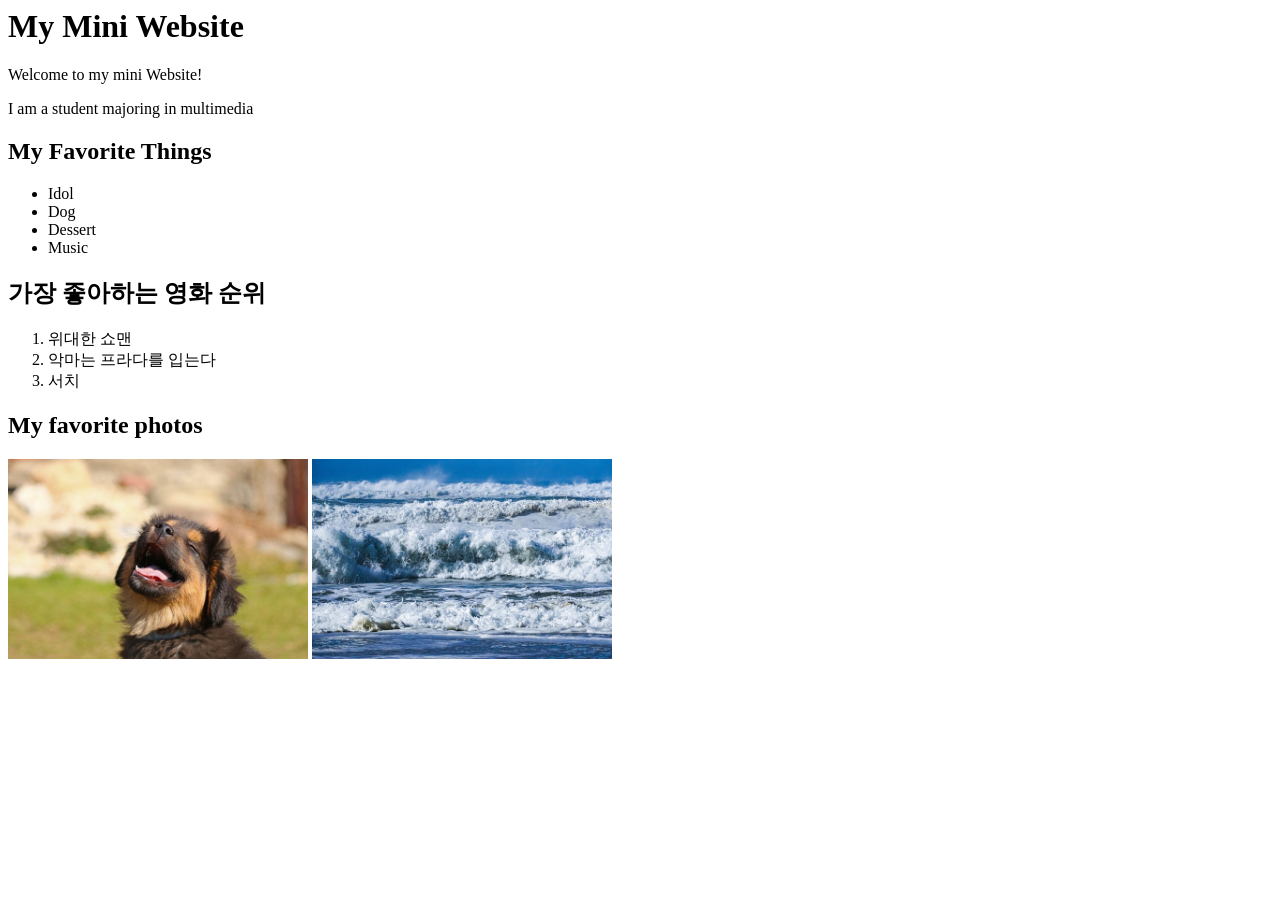
==== index.html @ 1478a5bd "my first web html test" ====
<html>
    <head>
<meta charset="utf-8">
<title>My Mini Website</title>
    </head>
    <body>
        <h1>My Mini Website</h1>
        <p>Welcome to my mini Website!</p>
        <p>I am a student majoring in multimedia</p>

        <h2>My Favorite Things</h2>
        <ul>
            <li>Idol</li>
            <li>Dog</li>
            <li>Dessert</li>
            <li>Music</li>
        </ul>

        <h2>가장 좋아하는 영화 순위</h2>
        <ol>
            <li>위대한 쇼맨</li>
            <li>악마는 프라다를 입는다</li>
            <li>서치</li>
        </ol>

        <h2>My favorite photos</h2>
        <img src="images/dog/dog.jpg" width = "300" alt = "dog photo">
        <img src="images/wave.jpg" width = "300">

    </body>
</html>
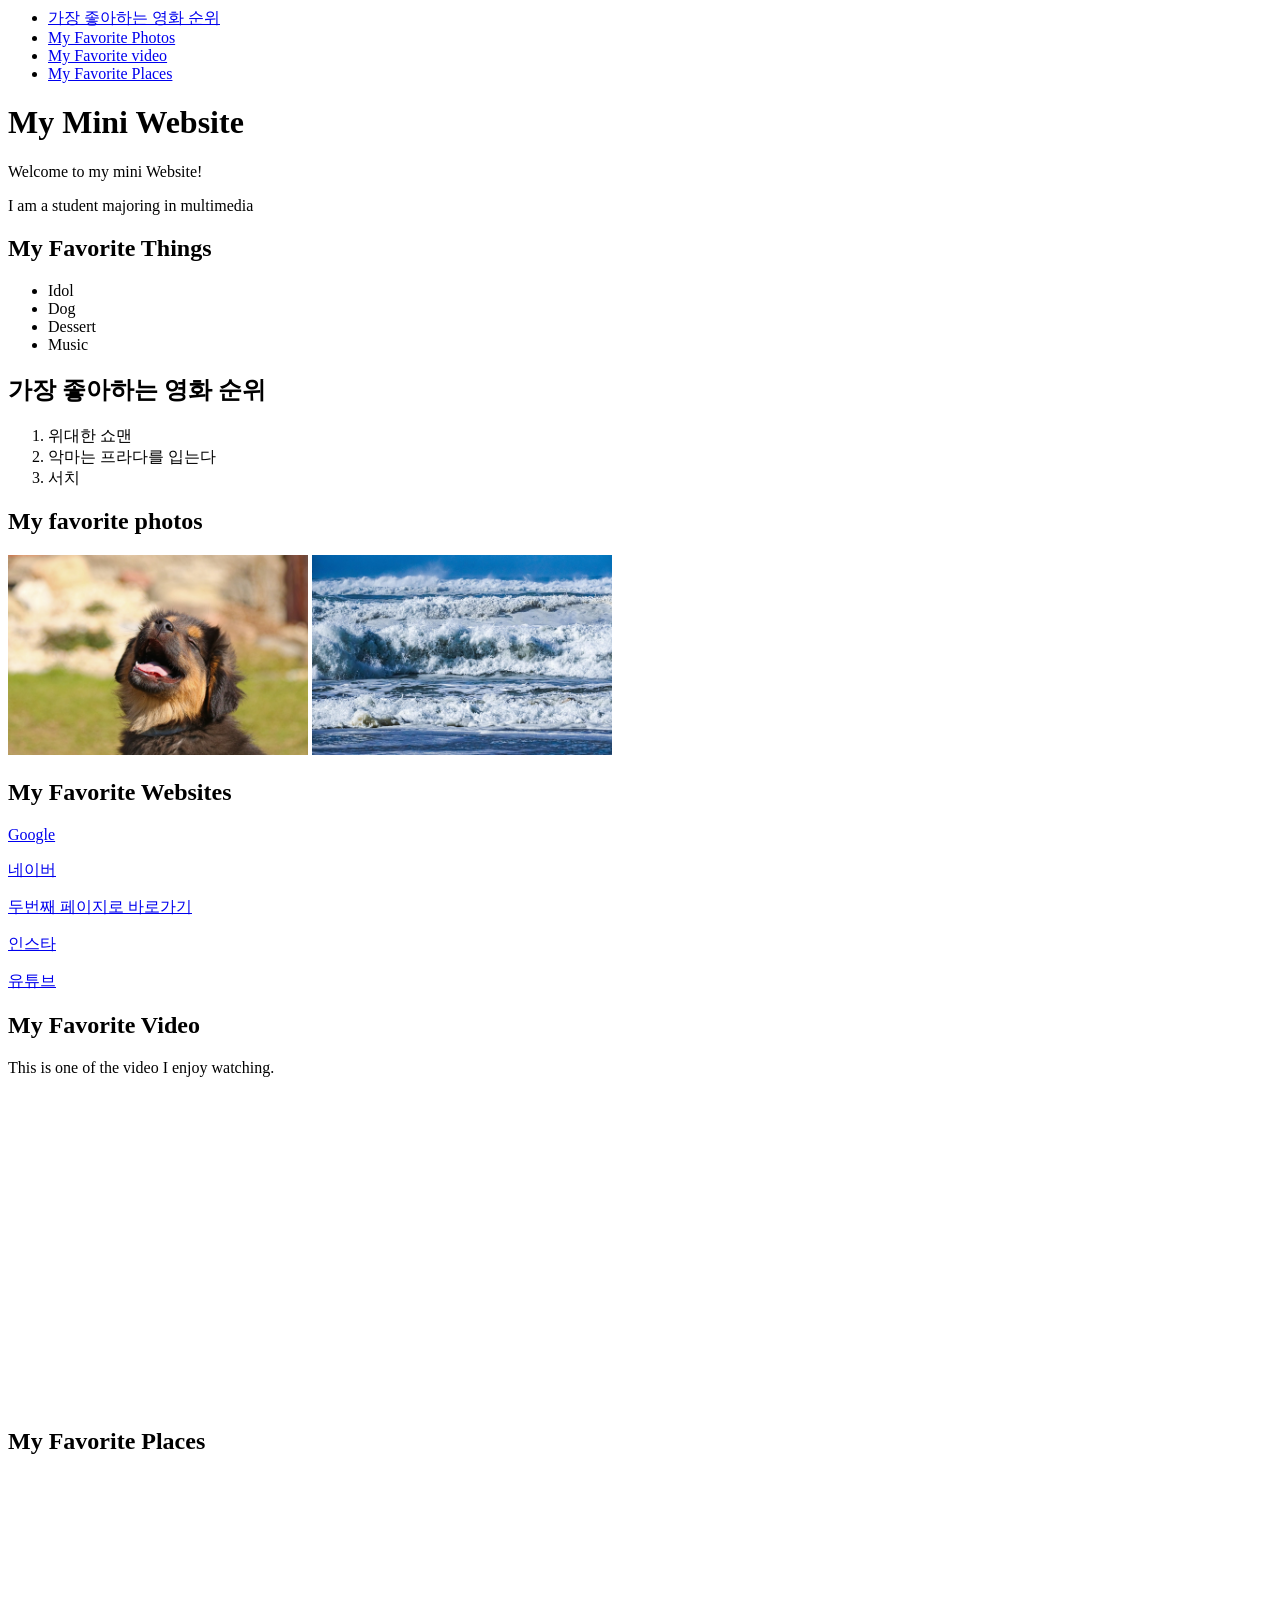
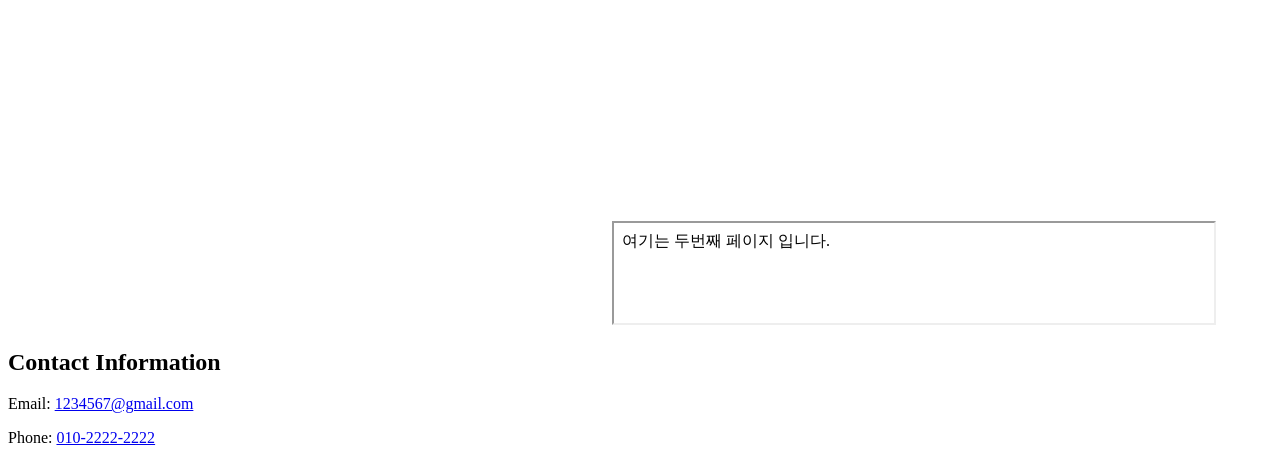
==== commit 8ef03b23: "Add files via upload" ====
--- a/index.html
+++ b/index.html
@@ -4,6 +4,17 @@
 <title>My Mini Website</title>
     </head>
     <body>
+
+
+        <ul>
+        <li><a href="#영화"> 가장 좋아하는 영화 순위 </a></li>
+        <li><a href="#강아지"> My Favorite Photos </a></li>
+        <li><a href="#웹사이트"> My Favorite video </a></li> 
+        <li><a href="#인제대"> My Favorite Places </a></li>
+        </ul>
+
+
+
         <h1>My Mini Website</h1>
         <p>Welcome to my mini Website!</p>
         <p>I am a student majoring in multimedia</p>
@@ -16,16 +27,45 @@
             <li>Music</li>
         </ul>
 
-        <h2>가장 좋아하는 영화 순위</h2>
+        <h2 id="영화">가장 좋아하는 영화 순위</h2>
         <ol>
             <li>위대한 쇼맨</li>
             <li>악마는 프라다를 입는다</li>
             <li>서치</li>
         </ol>
 
-        <h2>My favorite photos</h2>
+        <h2 id="강아지">My favorite photos</h2>
         <img src="images/dog/dog.jpg" width = "300" alt = "dog photo">
         <img src="images/wave.jpg" width = "300">
 
+        <h2>My Favorite Websites</h2>
+        <p><a href="https://www.google.com/"  target="_black">Google</a></p>
+        <a href="https://www.naver.com/" target="_black">네이버</a>
+        <P><a href="page2.html" target="_black"> 두번째 페이지로 바로가기</a></P>
+        <p><a href="https://www.instagram.com/" target="_black">인스타</a></p>
+        <p><a href="https://www.youtube.com/" target="_black">유튜브</a></p>
+
+
+
+        <h2 id="웹사이트">My Favorite Video</h2>
+        <p>This is one of the video I enjoy watching.</p>
+        <iframe width="560" height="315" src="https://www.youtube.com/embed/VcSvUiXVYIo?si=AyK3bwU4rAFjuUb7" title="YouTube video player" frameborder="0" allow="accelerometer; autoplay; clipboard-write; encrypted-media; gyroscope; picture-in-picture; web-share" referrerpolicy="strict-origin-when-cross-origin" allowfullscreen></iframe>
+
+
+        <h2 id="인제대">My Favorite Places</h2>
+        <iframe src="https://www.google.com/maps/embed?pb=!1m18!1m12!1m3!1d3258.235868344506!2d128.90117749999996!3d35.250387400000015!2m3!1f0!2f0!3f0!3m2!1i1024!2i768!4f13.1!3m3!1m2!1s0x3568b8acfc25b357%3A0xc3d01c491a811dee!2z7J247KCc64yA7ZWZ6rWQIOq5gO2VtOy6oO2NvOyKpA!5e0!3m2!1sko!2skr!4v1773921649066!5m2!1sko!2skr" width="600" height="450" style="border:0;" allowfullscreen="" loading="lazy" referrerpolicy="no-referrer-when-downgrade"></iframe>
+
+        <iframe src="page2.html" width="600" height="100"></iframe>
+        
+        <h2> Contact Information </h2>
+        <p>Email: <a href="mailto:1234567@gmail.com"> 1234567@gmail.com</a></p>
+        <p>Phone: <a href="tel:010-2222-2222">010-2222-2222</a></p>
+
+
+
+
+
+
+
     </body>
 </html>
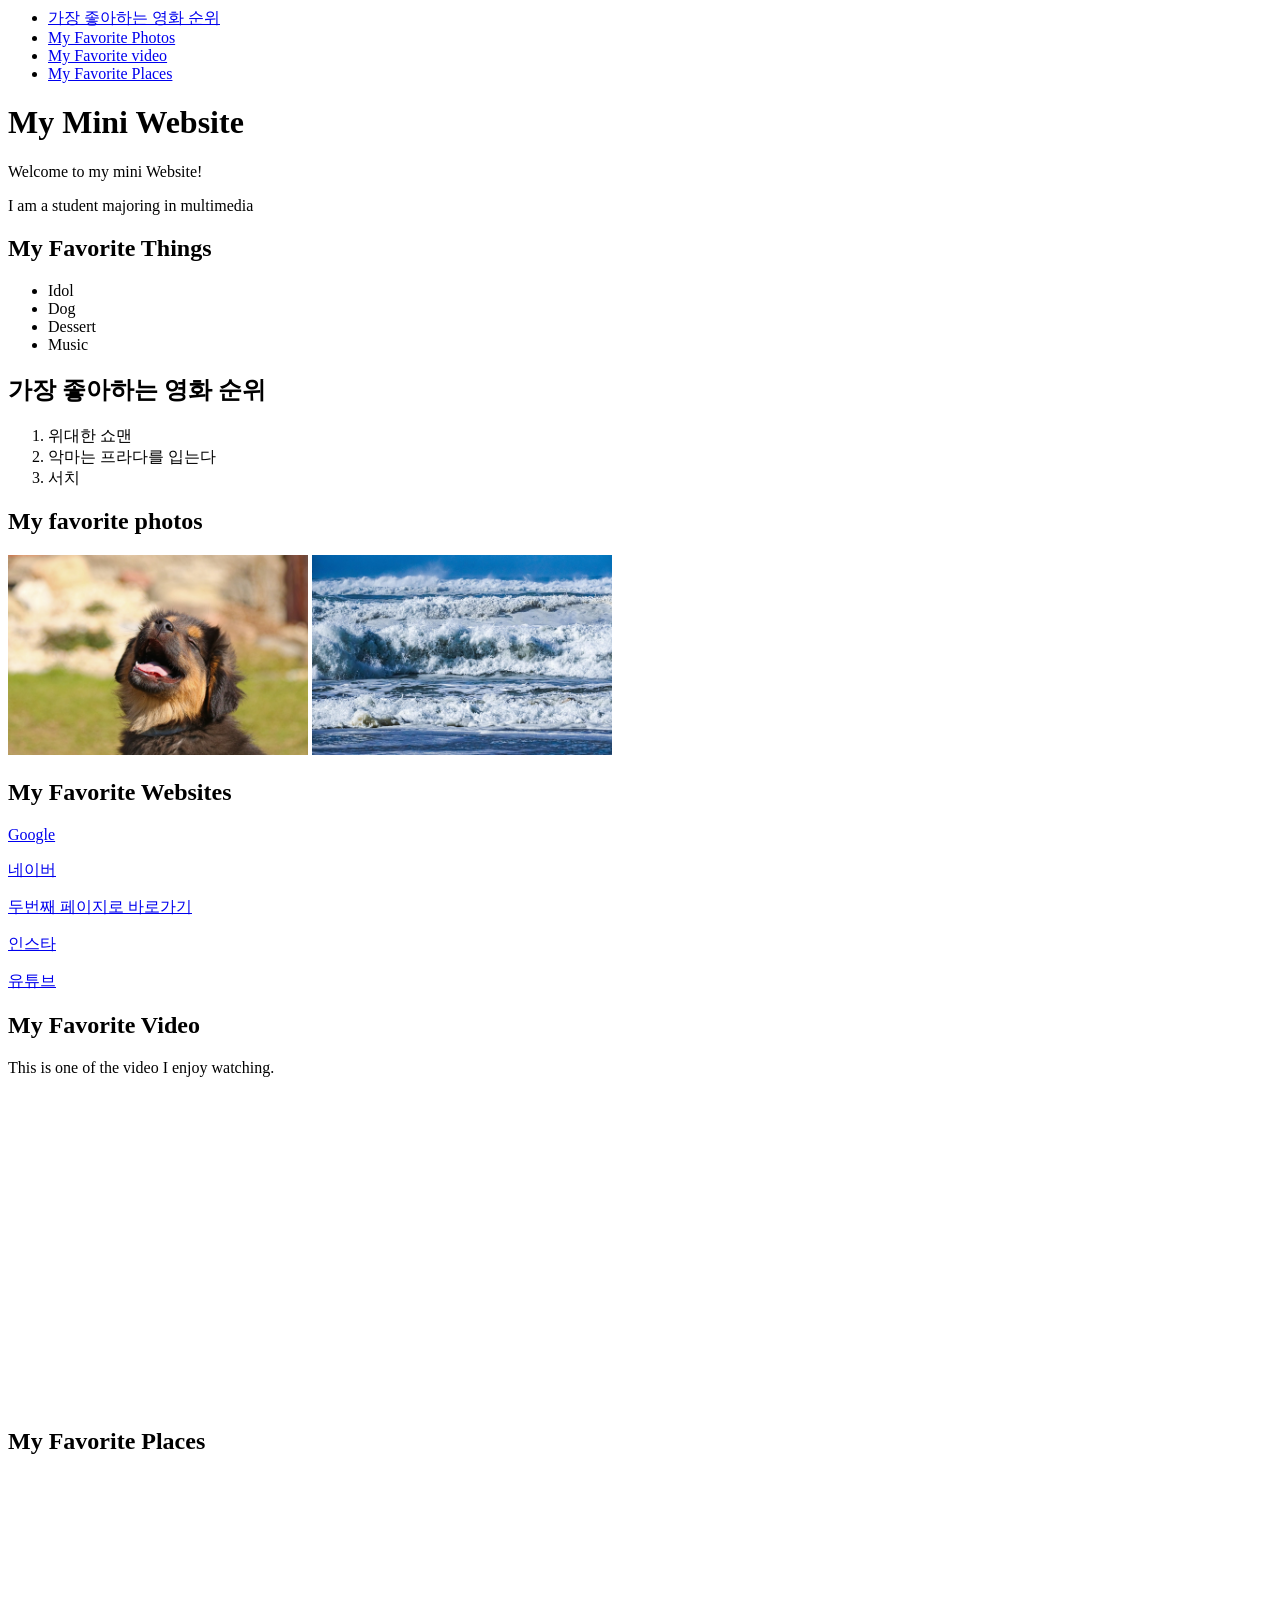
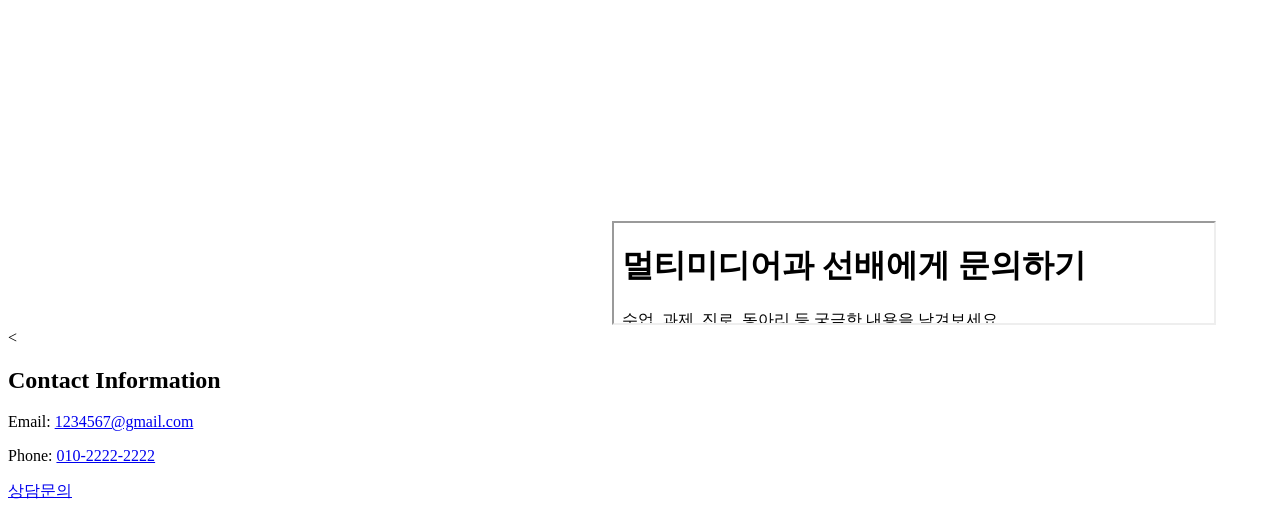
==== commit a7de2785: "Add files via upload" ====
--- a/index.html
+++ b/index.html
@@ -4,7 +4,7 @@
 <title>My Mini Website</title>
     </head>
     <body>
-
+        <nav>
 
         <ul>
         <li><a href="#영화"> 가장 좋아하는 영화 순위 </a></li>
@@ -13,12 +13,18 @@
         <li><a href="#인제대"> My Favorite Places </a></li>
         </ul>
 
+       </nav>
 
-
+        <header>
         <h1>My Mini Website</h1>
         <p>Welcome to my mini Website!</p>
         <p>I am a student majoring in multimedia</p>
 
+       </header>
+
+       <section>
+
+        <article>
         <h2>My Favorite Things</h2>
         <ul>
             <li>Idol</li>
@@ -26,46 +32,53 @@
             <li>Dessert</li>
             <li>Music</li>
         </ul>
+        </article>
 
+        <article>
         <h2 id="영화">가장 좋아하는 영화 순위</h2>
         <ol>
             <li>위대한 쇼맨</li>
             <li>악마는 프라다를 입는다</li>
             <li>서치</li>
         </ol>
+        </article>
 
+        <article>
         <h2 id="강아지">My favorite photos</h2>
         <img src="images/dog/dog.jpg" width = "300" alt = "dog photo">
         <img src="images/wave.jpg" width = "300">
+        </article>
 
+        <article>
         <h2>My Favorite Websites</h2>
         <p><a href="https://www.google.com/"  target="_black">Google</a></p>
         <a href="https://www.naver.com/" target="_black">네이버</a>
         <P><a href="page2.html" target="_black"> 두번째 페이지로 바로가기</a></P>
         <p><a href="https://www.instagram.com/" target="_black">인스타</a></p>
         <p><a href="https://www.youtube.com/" target="_black">유튜브</a></p>
+        </article>
 
-
-
+        <article>
         <h2 id="웹사이트">My Favorite Video</h2>
         <p>This is one of the video I enjoy watching.</p>
         <iframe width="560" height="315" src="https://www.youtube.com/embed/VcSvUiXVYIo?si=AyK3bwU4rAFjuUb7" title="YouTube video player" frameborder="0" allow="accelerometer; autoplay; clipboard-write; encrypted-media; gyroscope; picture-in-picture; web-share" referrerpolicy="strict-origin-when-cross-origin" allowfullscreen></iframe>
+        </article>
 
 
+        <article>
         <h2 id="인제대">My Favorite Places</h2>
         <iframe src="https://www.google.com/maps/embed?pb=!1m18!1m12!1m3!1d3258.235868344506!2d128.90117749999996!3d35.250387400000015!2m3!1f0!2f0!3f0!3m2!1i1024!2i768!4f13.1!3m3!1m2!1s0x3568b8acfc25b357%3A0xc3d01c491a811dee!2z7J247KCc64yA7ZWZ6rWQIOq5gO2VtOy6oO2NvOyKpA!5e0!3m2!1sko!2skr!4v1773921649066!5m2!1sko!2skr" width="600" height="450" style="border:0;" allowfullscreen="" loading="lazy" referrerpolicy="no-referrer-when-downgrade"></iframe>
 
         <iframe src="page2.html" width="600" height="100"></iframe>
-        
+        </article>
+
+       </section>
+       <
+
         <h2> Contact Information </h2>
         <p>Email: <a href="mailto:1234567@gmail.com"> 1234567@gmail.com</a></p>
         <p>Phone: <a href="tel:010-2222-2222">010-2222-2222</a></p>
-
-
-
-
-
-
-
+        <p><a href="page2.html" target="_blank">상담문의</a></p>
+    </footer>
     </body>
 </html>
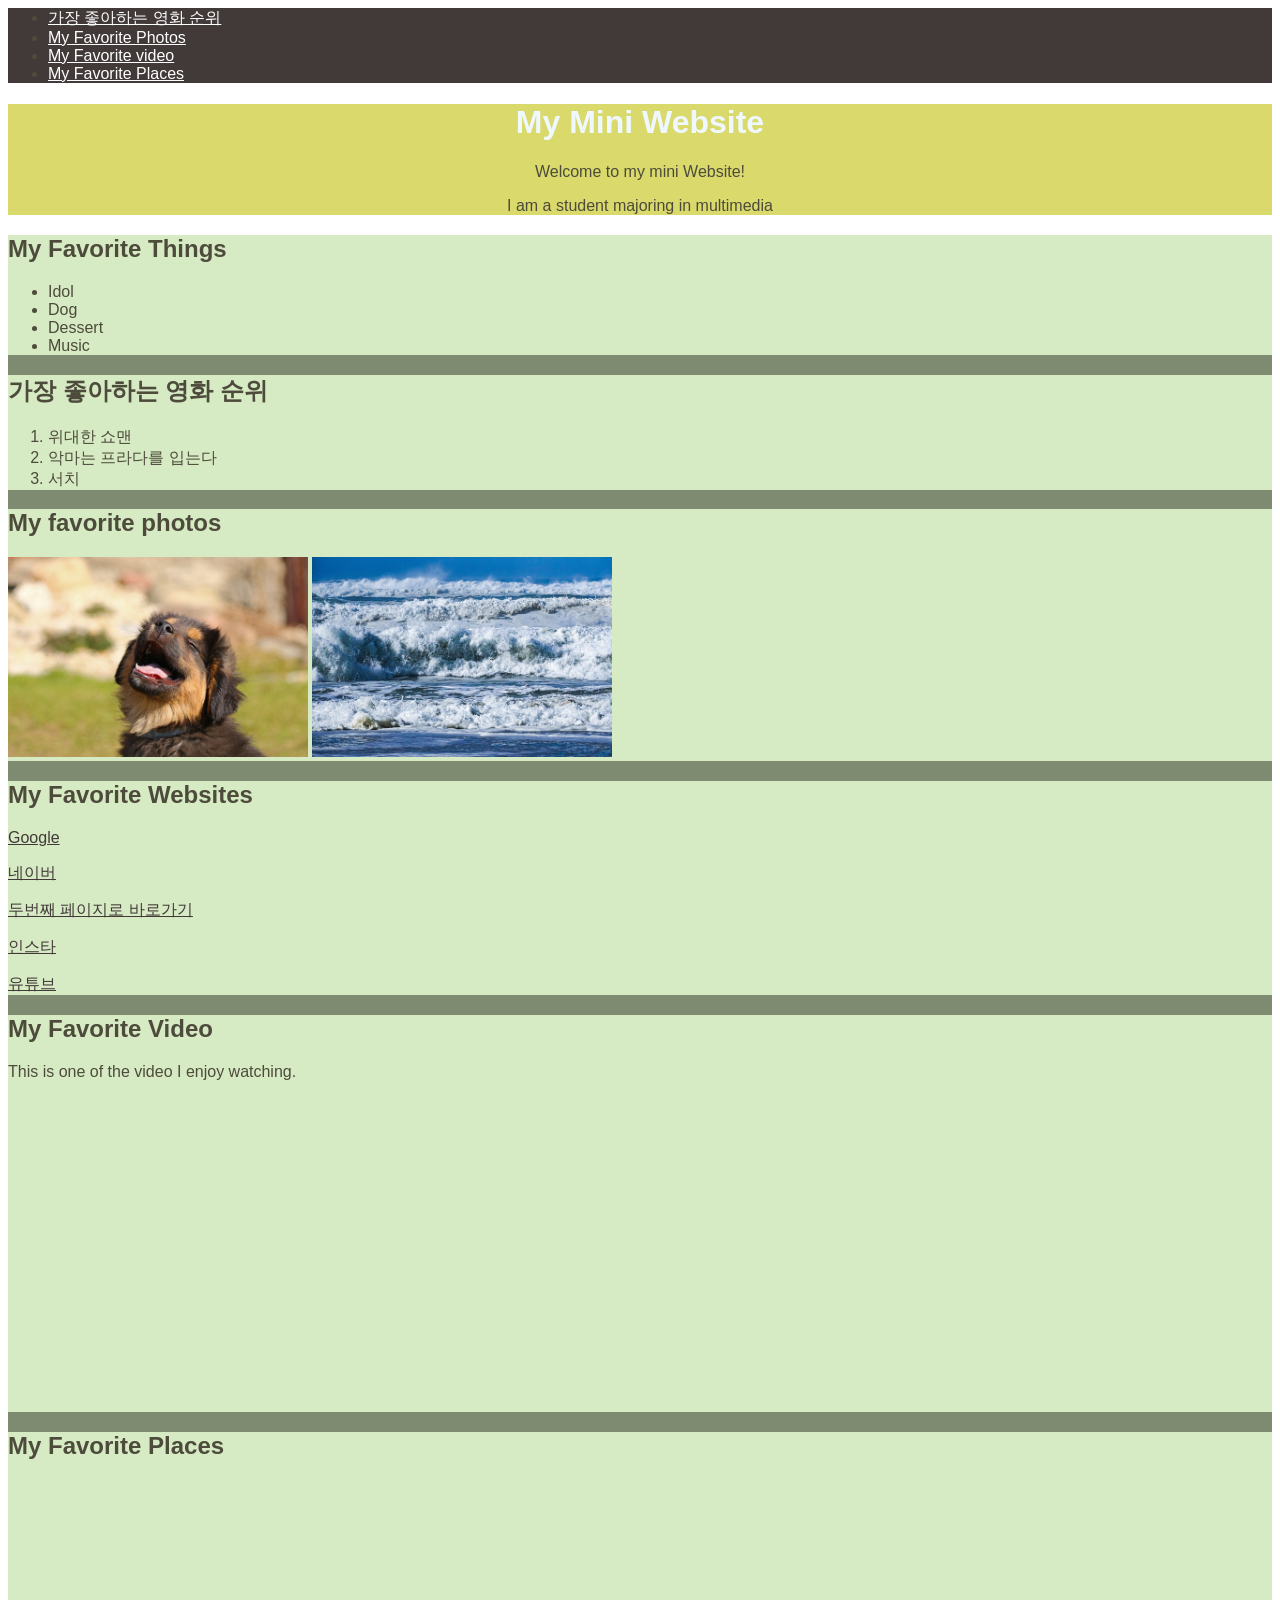
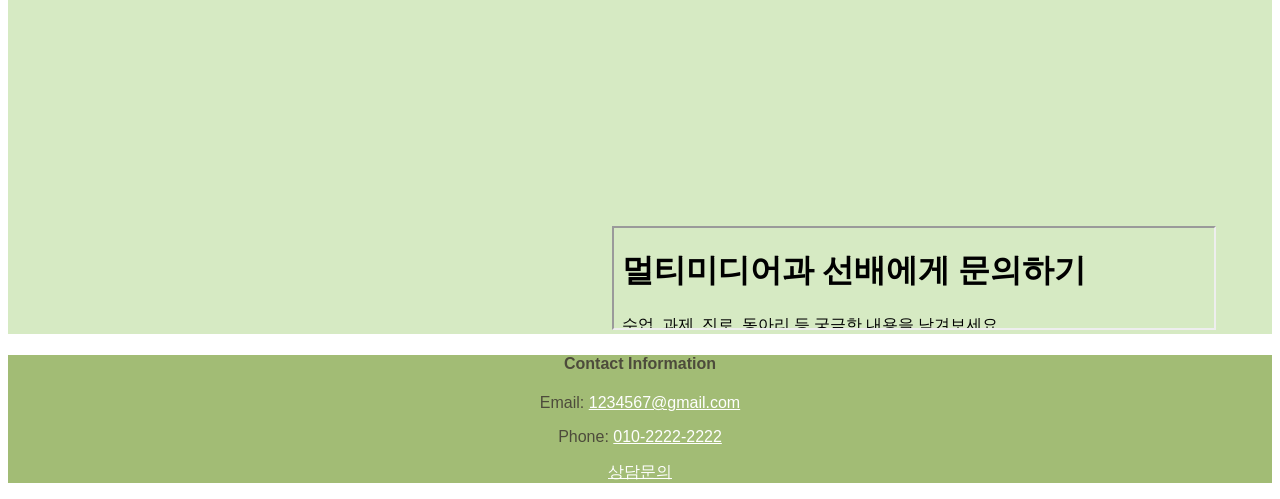
==== commit 6f58c152: "Add files via upload" ====
--- a/index.html
+++ b/index.html
@@ -2,6 +2,7 @@
     <head>
 <meta charset="utf-8">
 <title>My Mini Website</title>
+<link rel="stylesheet" href="STYLE.CSS">
     </head>
     <body>
         <nav>
@@ -51,11 +52,11 @@
 
         <article>
         <h2>My Favorite Websites</h2>
-        <p><a href="https://www.google.com/"  target="_black">Google</a></p>
-        <a href="https://www.naver.com/" target="_black">네이버</a>
-        <P><a href="page2.html" target="_black"> 두번째 페이지로 바로가기</a></P>
-        <p><a href="https://www.instagram.com/" target="_black">인스타</a></p>
-        <p><a href="https://www.youtube.com/" target="_black">유튜브</a></p>
+        <p><a href="https://www.google.com/"  target="_black" style = "color: #423939;">Google</a></p>
+        <a href="https://www.naver.com/" target="_black" style = "color: #423939;">네이버</a>
+        <P><a href="page2.html" target="_black" style = "color: #423939;"> 두번째 페이지로 바로가기</a></P>
+        <p><a href="https://www.instagram.com/" target="_black" style = "color: #423939;">인스타</a></p>
+        <p><a href="https://www.youtube.com/" target="_black" style = "color: #423939;">유튜브</a></p>
         </article>
 
         <article>
@@ -73,9 +74,8 @@
         </article>
 
        </section>
-       <
-
-        <h2> Contact Information </h2>
+       <footer>
+        <h4> Contact Information </h4>
         <p>Email: <a href="mailto:1234567@gmail.com"> 1234567@gmail.com</a></p>
         <p>Phone: <a href="tel:010-2222-2222">010-2222-2222</a></p>
         <p><a href="page2.html" target="_blank">상담문의</a></p>
--- a/STYLE.CSS
+++ b/STYLE.CSS
@@ -0,0 +1,32 @@
+  nav {
+    background-color: #423939;
+  }
+
+  header {
+    background-color: rgb(217, 217, 108); 
+    text-align: center;
+  }
+  section {background-color: rgb(126, 139, 113);
+
+  }
+
+  footer {background-color: rgb(162, 188, 117);
+  text-align: center;
+  }
+
+  article { background-color: rgb(214, 234, 195);
+
+  }
+
+  a {color: rgb(255, 255, 255);
+
+  }
+
+  h1 {color: aliceblue;
+
+  }
+
+  * {
+    font-family:'Segoe UI', Tahoma, Geneva, Verdana, sans-serif;
+    color: rgb(77, 75, 59);
+  }
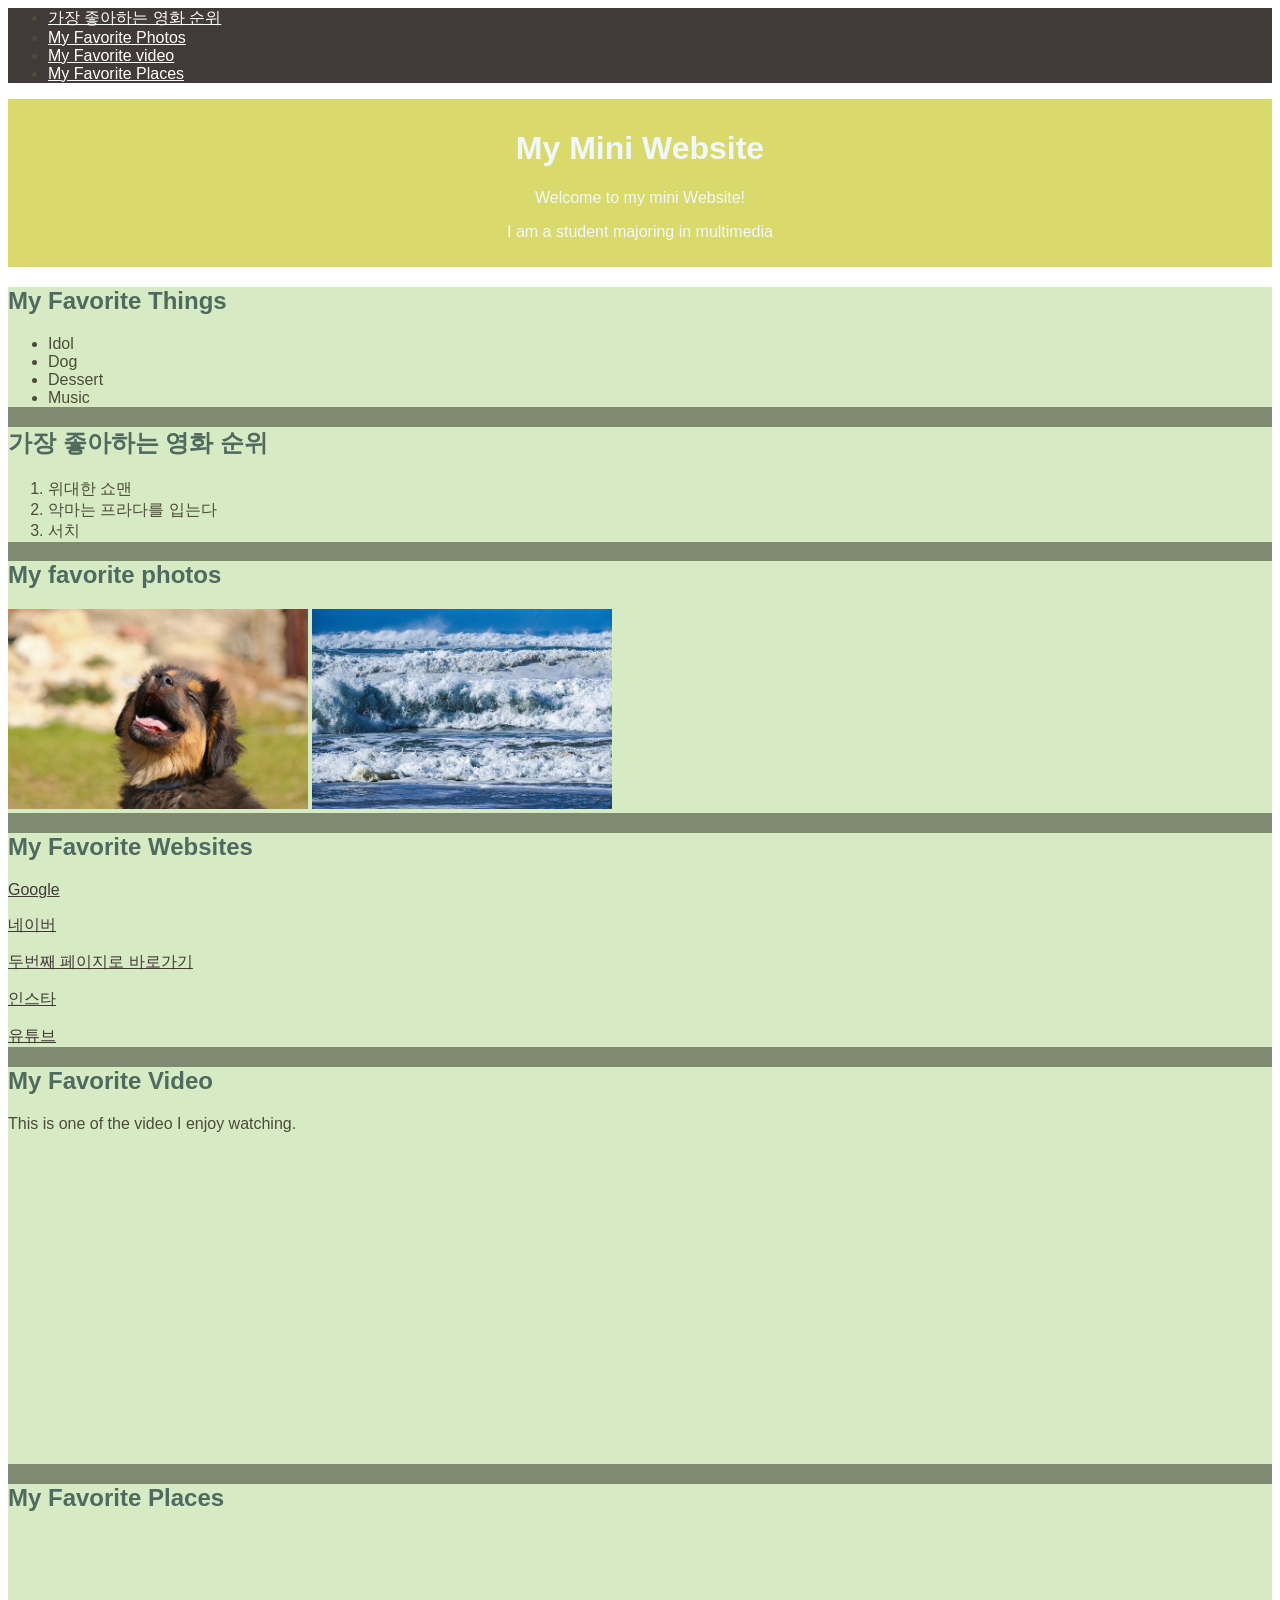
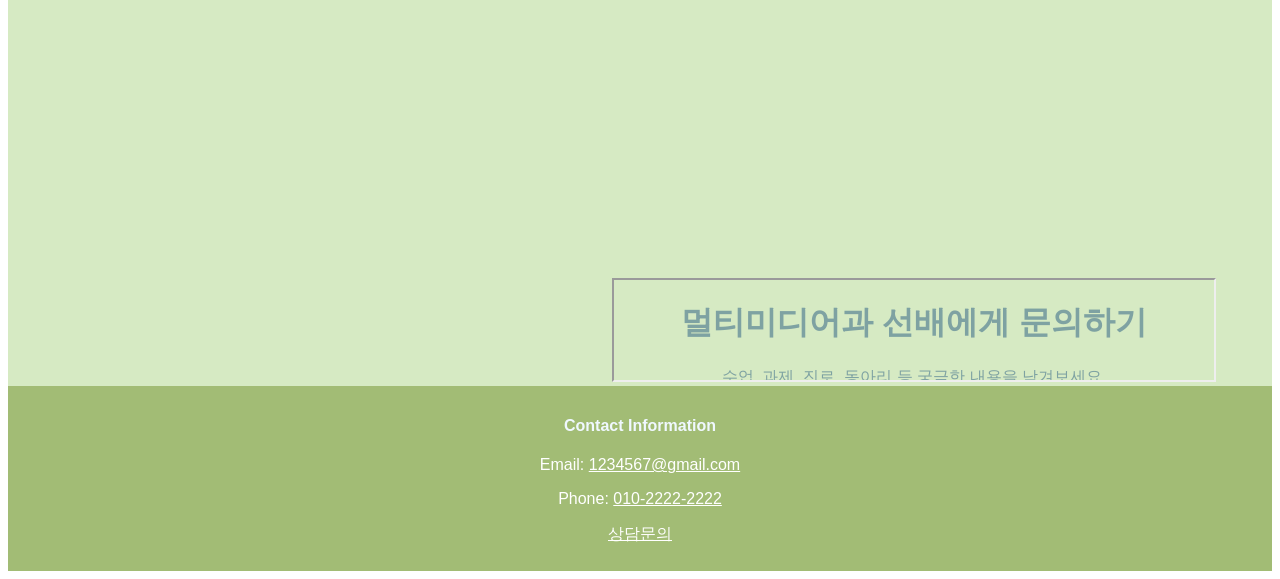
==== commit ee205be0: "Add files via upload" ====
--- a/index.html
+++ b/index.html
@@ -7,11 +7,12 @@
     <body>
         <nav>
 
+
         <ul>
-        <li><a href="#영화"> 가장 좋아하는 영화 순위 </a></li>
-        <li><a href="#강아지"> My Favorite Photos </a></li>
-        <li><a href="#웹사이트"> My Favorite video </a></li> 
-        <li><a href="#인제대"> My Favorite Places </a></li>
+          <li><a href="#영화"> 가장 좋아하는 영화 순위 </a></li>
+          <li><a href="#강아지"> My Favorite Photos </a></li>
+          <li><a href="#웹사이트"> My Favorite video </a></li> 
+          <li><a href="#인제대"> My Favorite Places </a></li>
         </ul>
 
        </nav>
@@ -76,9 +77,9 @@
        </section>
        <footer>
         <h4> Contact Information </h4>
-        <p>Email: <a href="mailto:1234567@gmail.com"> 1234567@gmail.com</a></p>
-        <p>Phone: <a href="tel:010-2222-2222">010-2222-2222</a></p>
-        <p><a href="page2.html" target="_blank">상담문의</a></p>
+        <p class="foot-p">Email: <a href="mailto:1234567@gmail.com"> 1234567@gmail.com</a></p>
+        <p class="foot-p">Phone: <a href="tel:010-2222-2222">010-2222-2222</a></p>
+        <p class="foot-p"><a href="page2.html" target="_blank">상담문의</a></p>
     </footer>
     </body>
 </html>
--- a/STYLE.CSS
+++ b/STYLE.CSS
@@ -5,6 +5,7 @@
   header {
     background-color: rgb(217, 217, 108); 
     text-align: center;
+    padding: 10px;
   }
   section {background-color: rgb(126, 139, 113);
 
@@ -12,6 +13,7 @@
 
   footer {background-color: rgb(162, 188, 117);
   text-align: center;
+  padding: 10px;
   }
 
   article { background-color: rgb(214, 234, 195);
@@ -25,6 +27,22 @@
   h1 {color: aliceblue;
 
   }
+  
+  h2 {
+    color:rgb(80, 106, 95);
+  }
+  h4 {
+    color: aliceblue;
+  }
+
+  .foot-p {
+
+    color: rgb(255, 255, 255);
+  }
+
+  header > p {
+    color: aliceblue;
+  }
 
   * {
     font-family:'Segoe UI', Tahoma, Geneva, Verdana, sans-serif;
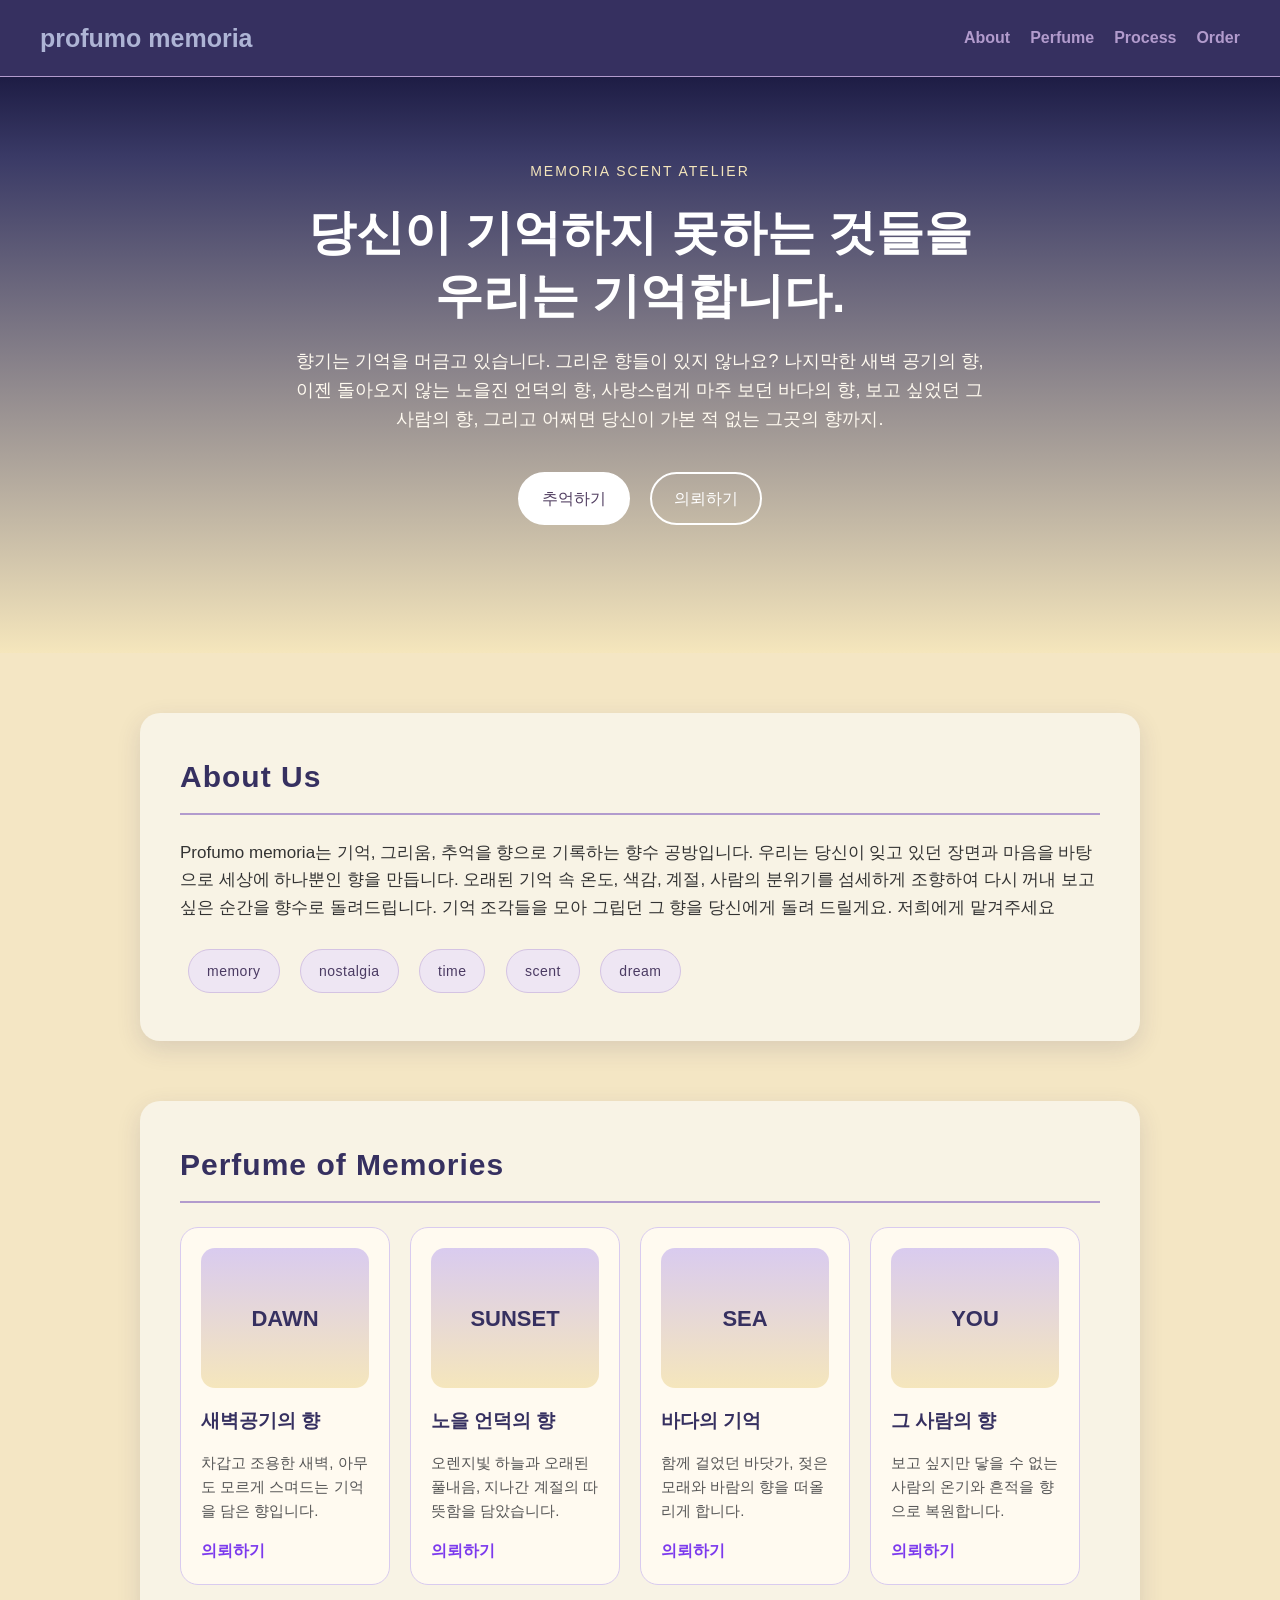
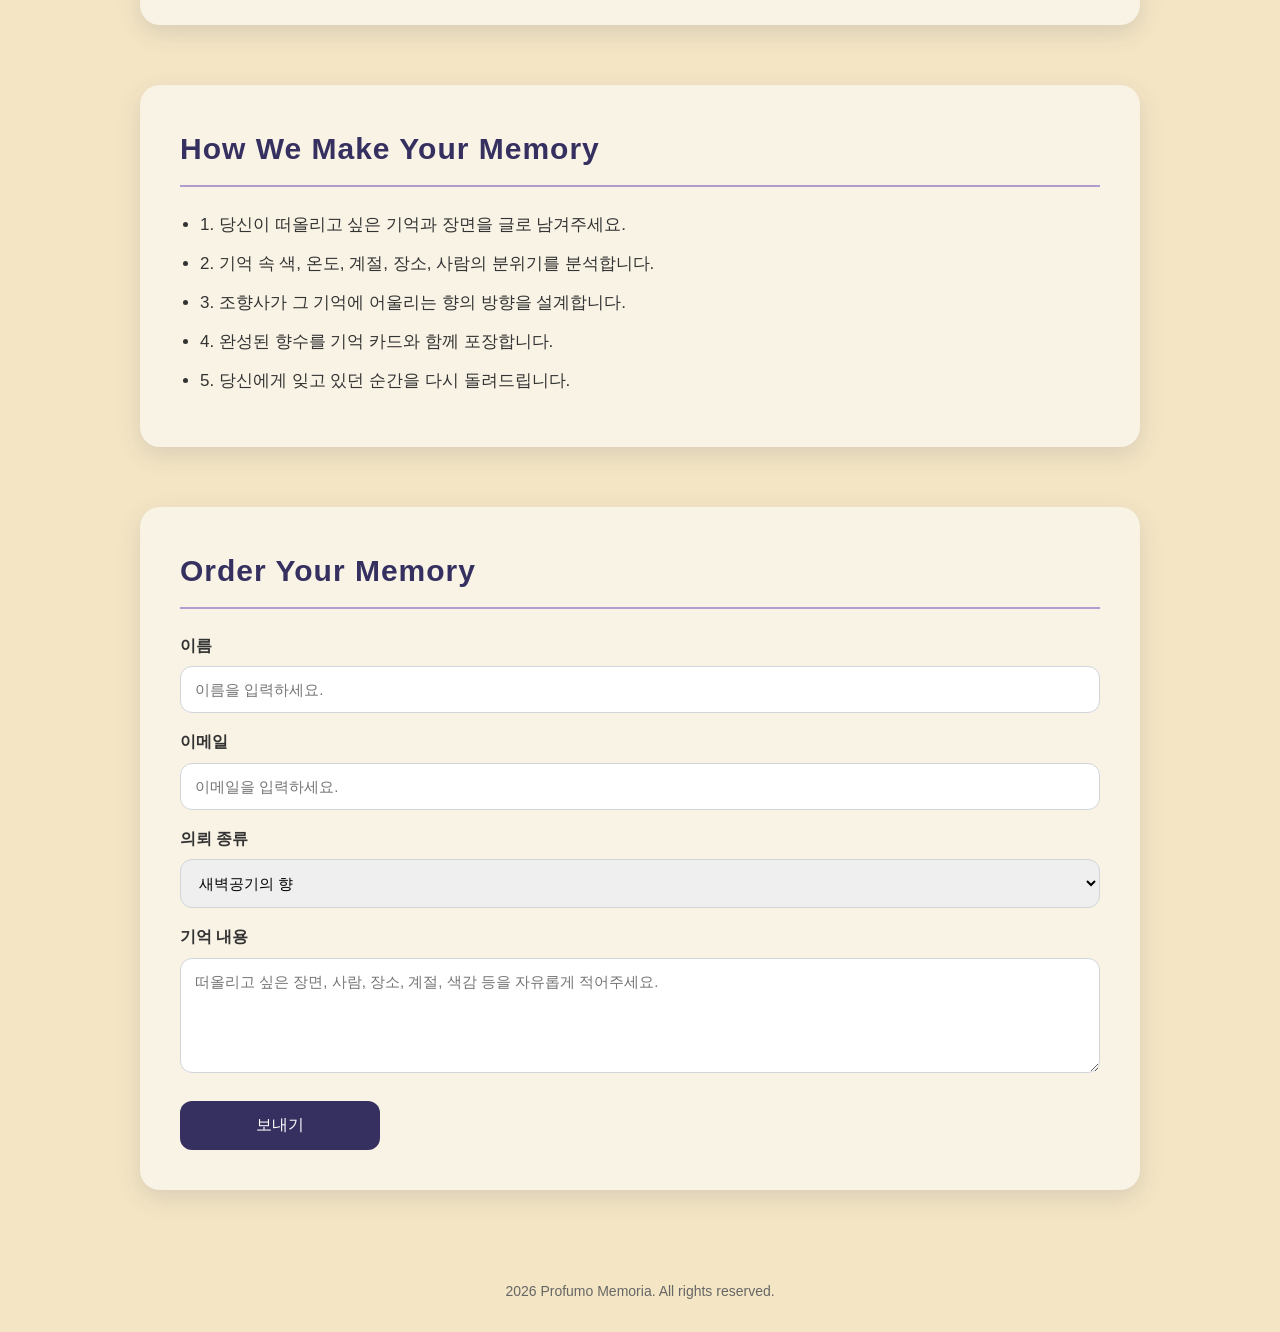
==== commit 96a06475: "Add files via upload" ====
--- a/index.html
+++ b/index.html
@@ -1,85 +1,155 @@
-<html>
-    <head>
-<meta charset="utf-8">
-<title>My Mini Website</title>
-<link rel="stylesheet" href="STYLE.CSS">
-    </head>
-    <body>
-        <nav>
+<!DOCTYPE html>
+<html lang="ko">
+<head>
+  <meta charset="UTF-8">
+  <meta name="viewport" content="width=device-width, initial-scale=1.0">
+  <title>profumo memoria</title>
+  <link rel="stylesheet" href="style.css">
+</head>
 
+<body>
 
-        <ul>
-          <li><a href="#영화"> 가장 좋아하는 영화 순위 </a></li>
-          <li><a href="#강아지"> My Favorite Photos </a></li>
-          <li><a href="#웹사이트"> My Favorite video </a></li> 
-          <li><a href="#인제대"> My Favorite Places </a></li>
-        </ul>
+  <nav>
+    <div class="logo">profumo memoria</div>
 
-       </nav>
+    <ul>
+      <li><a href="#about">About</a></li>
+      <li><a href="#products">Perfume</a></li>
+      <li><a href="#process">Process</a></li>
+      <li><a href="#contact">Order</a></li>
+    </ul>
+  </nav>
 
-        <header>
-        <h1>My Mini Website</h1>
-        <p>Welcome to my mini Website!</p>
-        <p>I am a student majoring in multimedia</p>
+  <header class="hero">
+    <div class="hero-text">
+      <p class="small-title">MEMORIA SCENT ATELIER</p>
 
-       </header>
+      <h1>당신이 기억하지 못하는 것들을 <br> 우리는 기억합니다.</h1>
 
-       <section>
+      <p class="hero-description">
+        향기는 기억을 머금고 있습니다. 그리운 향들이 있지 않나요?
+        나지막한 새벽 공기의 향, 이젠 돌아오지 않는 노을진 언덕의 향,
+        사랑스럽게 마주 보던 바다의 향, 보고 싶었던 그 사람의 향,
+        그리고 어쩌면 당신이 가본 적 없는 그곳의 향까지.
+      </p>
 
-        <article>
-        <h2>My Favorite Things</h2>
-        <ul>
-            <li>Idol</li>
-            <li>Dog</li>
-            <li>Dessert</li>
-            <li>Music</li>
-        </ul>
-        </article>
+      <div class="hero-buttons">
+        <a href="#products" class="btn first">추억하기</a>
+        <a href="#contact" class="btn second">의뢰하기</a>
+      </div>
+    </div>
+  </header>
 
-        <article>
-        <h2 id="영화">가장 좋아하는 영화 순위</h2>
-        <ol>
-            <li>위대한 쇼맨</li>
-            <li>악마는 프라다를 입는다</li>
-            <li>서치</li>
-        </ol>
-        </article>
+  <section id="about">
+    <h2>About Us</h2>
 
-        <article>
-        <h2 id="강아지">My favorite photos</h2>
-        <img src="images/dog/dog.jpg" width = "300" alt = "dog photo">
-        <img src="images/wave.jpg" width = "300">
-        </article>
+    <p>
+      Profumo memoria는 기억, 그리움, 추억을 향으로 기록하는 향수 공방입니다.
+      우리는 당신이 잊고 있던 장면과 마음을 바탕으로 세상에 하나뿐인 향을 만듭니다.
+      오래된 기억 속 온도, 색감, 계절, 사람의 분위기를 섬세하게 조향하여
+      다시 꺼내 보고 싶은 순간을 향수로 돌려드립니다. 기억 조각들을 모아 그립던 그 향을 당신에게 돌려 드릴게요. 저희에게 맡겨주세요
+    </p>
 
-        <article>
-        <h2>My Favorite Websites</h2>
-        <p><a href="https://www.google.com/"  target="_black" style = "color: #423939;">Google</a></p>
-        <a href="https://www.naver.com/" target="_black" style = "color: #423939;">네이버</a>
-        <P><a href="page2.html" target="_black" style = "color: #423939;"> 두번째 페이지로 바로가기</a></P>
-        <p><a href="https://www.instagram.com/" target="_black" style = "color: #423939;">인스타</a></p>
-        <p><a href="https://www.youtube.com/" target="_black" style = "color: #423939;">유튜브</a></p>
-        </article>
+    <div class="skills">
+      <span>memory</span>
+      <span>nostalgia</span>
+      <span>time</span>
+      <span>scent</span>
+      <span>dream</span>
+    </div>
+  </section>
 
-        <article>
-        <h2 id="웹사이트">My Favorite Video</h2>
-        <p>This is one of the video I enjoy watching.</p>
-        <iframe width="560" height="315" src="https://www.youtube.com/embed/VcSvUiXVYIo?si=AyK3bwU4rAFjuUb7" title="YouTube video player" frameborder="0" allow="accelerometer; autoplay; clipboard-write; encrypted-media; gyroscope; picture-in-picture; web-share" referrerpolicy="strict-origin-when-cross-origin" allowfullscreen></iframe>
-        </article>
+  <section id="products">
+    <h2>Perfume of Memories</h2>
 
+    <div class="portfolio-grid">
 
-        <article>
-        <h2 id="인제대">My Favorite Places</h2>
-        <iframe src="https://www.google.com/maps/embed?pb=!1m18!1m12!1m3!1d3258.235868344506!2d128.90117749999996!3d35.250387400000015!2m3!1f0!2f0!3f0!3m2!1i1024!2i768!4f13.1!3m3!1m2!1s0x3568b8acfc25b357%3A0xc3d01c491a811dee!2z7J247KCc64yA7ZWZ6rWQIOq5gO2VtOy6oO2NvOyKpA!5e0!3m2!1sko!2skr!4v1773921649066!5m2!1sko!2skr" width="600" height="450" style="border:0;" allowfullscreen="" loading="lazy" referrerpolicy="no-referrer-when-downgrade"></iframe>
+      <div class="card">
+        <div class="card-image">DAWN</div>
+        <h3>새벽공기의 향</h3>
+        <p>
+          차갑고 조용한 새벽, 아무도 모르게 스며드는 기억을 담은 향입니다.
+        </p>
+        <a href="#contact">의뢰하기</a>
+      </div>
 
-        <iframe src="page2.html" width="600" height="100"></iframe>
-        </article>
+      <div class="card">
+        <div class="card-image">SUNSET</div>
+        <h3>노을 언덕의 향</h3>
+        <p>
+          오렌지빛 하늘과 오래된 풀내음, 지나간 계절의 따뜻함을 담았습니다.
+        </p>
+        <a href="#contact">의뢰하기</a>
+      </div>
 
-       </section>
-       <footer>
-        <h4> Contact Information </h4>
-        <p class="foot-p">Email: <a href="mailto:1234567@gmail.com"> 1234567@gmail.com</a></p>
-        <p class="foot-p">Phone: <a href="tel:010-2222-2222">010-2222-2222</a></p>
-        <p class="foot-p"><a href="page2.html" target="_blank">상담문의</a></p>
-    </footer>
-    </body>
+      <div class="card">
+        <div class="card-image">SEA</div>
+        <h3>바다의 기억</h3>
+        <p>
+          함께 걸었던 바닷가, 젖은 모래와 바람의 향을 떠올리게 합니다.
+        </p>
+        <a href="#contact">의뢰하기</a>
+      </div>
+
+      <div class="card">
+        <div class="card-image">YOU</div>
+        <h3>그 사람의 향</h3>
+        <p>
+          보고 싶지만 닿을 수 없는 사람의 온기와 흔적을 향으로 복원합니다.
+        </p>
+        <a href="#contact">의뢰하기</a>
+      </div>
+
+    </div>
+  </section>
+
+  <section id="process">
+    <h2>How We Make Your Memory</h2>
+
+    <ul>
+      <li>1. 당신이 떠올리고 싶은 기억과 장면을 글로 남겨주세요.</li>
+      <li>2. 기억 속 색, 온도, 계절, 장소, 사람의 분위기를 분석합니다.</li>
+      <li>3. 조향사가 그 기억에 어울리는 향의 방향을 설계합니다.</li>
+      <li>4. 완성된 향수를 기억 카드와 함께 포장합니다.</li>
+      <li>5. 당신에게 잊고 있던 순간을 다시 돌려드립니다.</li>
+    </ul>
+  </section>
+
+  <section id="contact">
+    <h2>Order Your Memory</h2>
+
+    <form class="contact-form">
+
+      <label for="name">이름</label>
+      <input type="text" id="name" name="name" placeholder="이름을 입력하세요.">
+
+      <label for="email">이메일</label>
+      <input type="email" id="email" name="email" placeholder="이메일을 입력하세요.">
+
+      <label for="type">의뢰 종류</label>
+      <select id="type" name="type">
+        <option>새벽공기의 향</option>
+        <option>노을 언덕의 향</option>
+        <option>바다의 기억</option>
+        <option>그 사람의 향</option>
+        <option>나만의 기억 맞춤 향수</option>
+      </select>
+
+      <label for="message">기억 내용</label>
+      <textarea 
+        id="message" 
+        name="message" 
+        placeholder="떠올리고 싶은 장면, 사람, 장소, 계절, 색감 등을 자유롭게 적어주세요." 
+        rows="5"></textarea>
+
+      <input type="submit" value="보내기">
+
+    </form>
+  </section>
+
+  <footer>
+    <p>2026 Profumo Memoria. All rights reserved.</p>
+  </footer>
+
+</body>
 </html>
--- a/style.css
+++ b/style.css
@@ -0,0 +1,282 @@
+* {
+  box-sizing: border-box;
+  margin: 0;
+  padding: 0;
+  font-family: Arial, Helvetica, sans-serif;
+}
+
+body {
+  background-color: #f4e6c4;
+  color: #333;
+  line-height: 1.6;
+}
+
+/* 네비게이션 */
+nav {
+  background-color: #363060;
+  border-bottom: 1px solid #b29bcd;
+  padding: 18px 40px;
+  display: flex;
+  justify-content: space-between;
+  align-items: center;
+  position: fixed;
+  width: 100%;
+  top: 0;
+  left: 0;
+  z-index: 1000;
+}
+
+.logo {
+  font-size: 25px;
+  font-weight: bold;
+  color: #aeb4d5;
+}
+
+nav ul {
+  list-style: none;
+  display: flex;
+  gap: 20px;
+}
+
+nav ul li a {
+  text-decoration: none;
+  color: #b29bcd;
+  font-weight: bold;
+}
+
+nav ul li a:hover {
+  color: #f5e6bc;
+}
+
+/* 메인 헤더 */
+.hero {
+  background: linear-gradient(
+    180deg,
+    rgba(2, 0, 36, 1) 0%,
+    rgba(58, 58, 102, 1) 24%,
+    rgba(245, 230, 188, 1) 100%
+  );
+  color: white;
+  padding: 160px 20px 120px;
+  text-align: center;
+  animation: fadeUp 3s ease;
+}
+
+.small-title {
+  font-size: 14px;
+  letter-spacing: 2px;
+  margin-bottom: 20px;
+  color: #f5e6bc;
+}
+
+.hero h1 {
+  font-size: 48px;
+  margin-bottom: 20px;
+  line-height: 1.3;
+}
+
+.hero-description {
+  font-size: 18px;
+  max-width: 700px;
+  margin: 0 auto 30px auto;
+  color: #fffaf0;
+}
+
+.btn {
+  display: inline-block;
+  padding: 12px 22px;
+  border-radius: 30px;
+  text-decoration: none;
+  margin: 8px;
+  transition: 0.3s;
+}
+
+.first {
+  background-color: white;
+  color: #503d60;
+  border: 2px solid white;
+}
+
+.first:hover {
+  background-color: #f5e6bc;
+  color: #363060;
+}
+
+.second {
+  border: 2px solid white;
+  color: white;
+}
+
+.second:hover {
+  background-color: white;
+  color: #1e2a78;
+}
+
+/* 섹션 공통 */
+section {
+  background-color: #f8f3e5;
+  width: 1000px;
+  margin: 60px auto;
+  padding: 40px;
+  border-radius: 20px;
+  color: #363060;
+  box-shadow: rgba(54, 48, 96, 0.14) 0px 8px 24px;
+}
+
+section h2 {
+  font-size: 30px;
+  margin-bottom: 24px;
+  color: #363060;
+  letter-spacing: 1px;
+  border-bottom: 2px solid #b29bcd;
+  padding-bottom: 12px;
+}
+
+section p {
+  font-size: 17px;
+  color: #333;
+  margin-bottom: 20px;
+}
+
+/* 키워드 */
+.skills span {
+  display: inline-block;
+  background-color: #eee6f3;
+  padding: 10px 18px;
+  border-radius: 30px;
+  margin: 8px;
+  font-size: 14px;
+  color: #4b3b63;
+  border: 1px solid #d4c3e3;
+  letter-spacing: 0.5px;
+  transition: 0.3s;
+}
+
+.skills span:hover {
+  background-color: #363060;
+  color: #f8f1dd;
+  transform: translate(0, -3px);
+}
+
+/* 과정 */
+#process ul {
+  font-size: 17px;
+  color: #333;
+  padding-left: 20px;
+}
+
+#process li {
+  margin-bottom: 12px;
+}
+
+/* 상품 카드 */
+.portfolio-grid {
+  display: flex;
+  gap: 20px;
+  flex-wrap: wrap;
+}
+
+.card {
+  width: 210px;
+  border: 1px solid #d9cbef;
+  border-radius: 18px;
+  padding: 20px;
+  transition: box-shadow 0.3s, transform 0.3s;
+  background-color: #fffaf0;
+}
+
+.card:hover {
+  transform: translate(0, -8px);
+  box-shadow: 0 10px 24px rgba(0, 0, 0, 0.12);
+}
+
+.card h3 {
+  color: #363060;
+  margin-bottom: 15px;
+}
+
+.card p {
+  color: #555;
+  margin-bottom: 15px;
+  font-size: 15px;
+}
+
+.card a {
+  color: #7c3aed;
+  text-decoration: none;
+  font-weight: bold;
+}
+
+.card a:hover {
+  text-decoration: underline;
+}
+
+.card-image {
+  height: 140px;
+  background: linear-gradient(180deg, #d9cbef, #f5e6bc);
+  border-radius: 14px;
+  font-size: 22px;
+  font-weight: bold;
+  color: #363060;
+  display: flex;
+  justify-content: center;
+  align-items: center;
+  margin-bottom: 18px;
+}
+
+/* 주문 폼 */
+.contact-form label {
+  display: block;
+  margin-top: 16px;
+  margin-bottom: 8px;
+  color: #333;
+  font-weight: bold;
+}
+
+.contact-form input,
+.contact-form select,
+.contact-form textarea {
+  width: 100%;
+  padding: 14px;
+  border: 1px solid #d1d5db;
+  border-radius: 12px;
+  font-size: 15px;
+}
+
+.contact-form input[type="submit"] {
+  margin-top: 20px;
+  background-color: #363060;
+  color: white;
+  width: 200px;
+  font-size: 16px;
+  border: none;
+  padding: 14px 24px;
+  transition: background-color 0.3s, transform 0.3s;
+  cursor: pointer;
+}
+
+.contact-form input[type="submit"]:hover {
+  background-color: #7c3aed;
+  transform: translate(0, -4px);
+}
+
+/* 푸터 */
+footer {
+  text-align: center;
+  padding: 30px 20px;
+  color: #666;
+  font-size: 14px;
+}
+
+/* 애니메이션 */
+@keyframes fadeUp {
+  from {
+    opacity: 0;
+    transform: translate(0, 25px);
+  }
+
+  to {
+    opacity: 1;
+    transform: translate(0, 0);
+  }
+}
